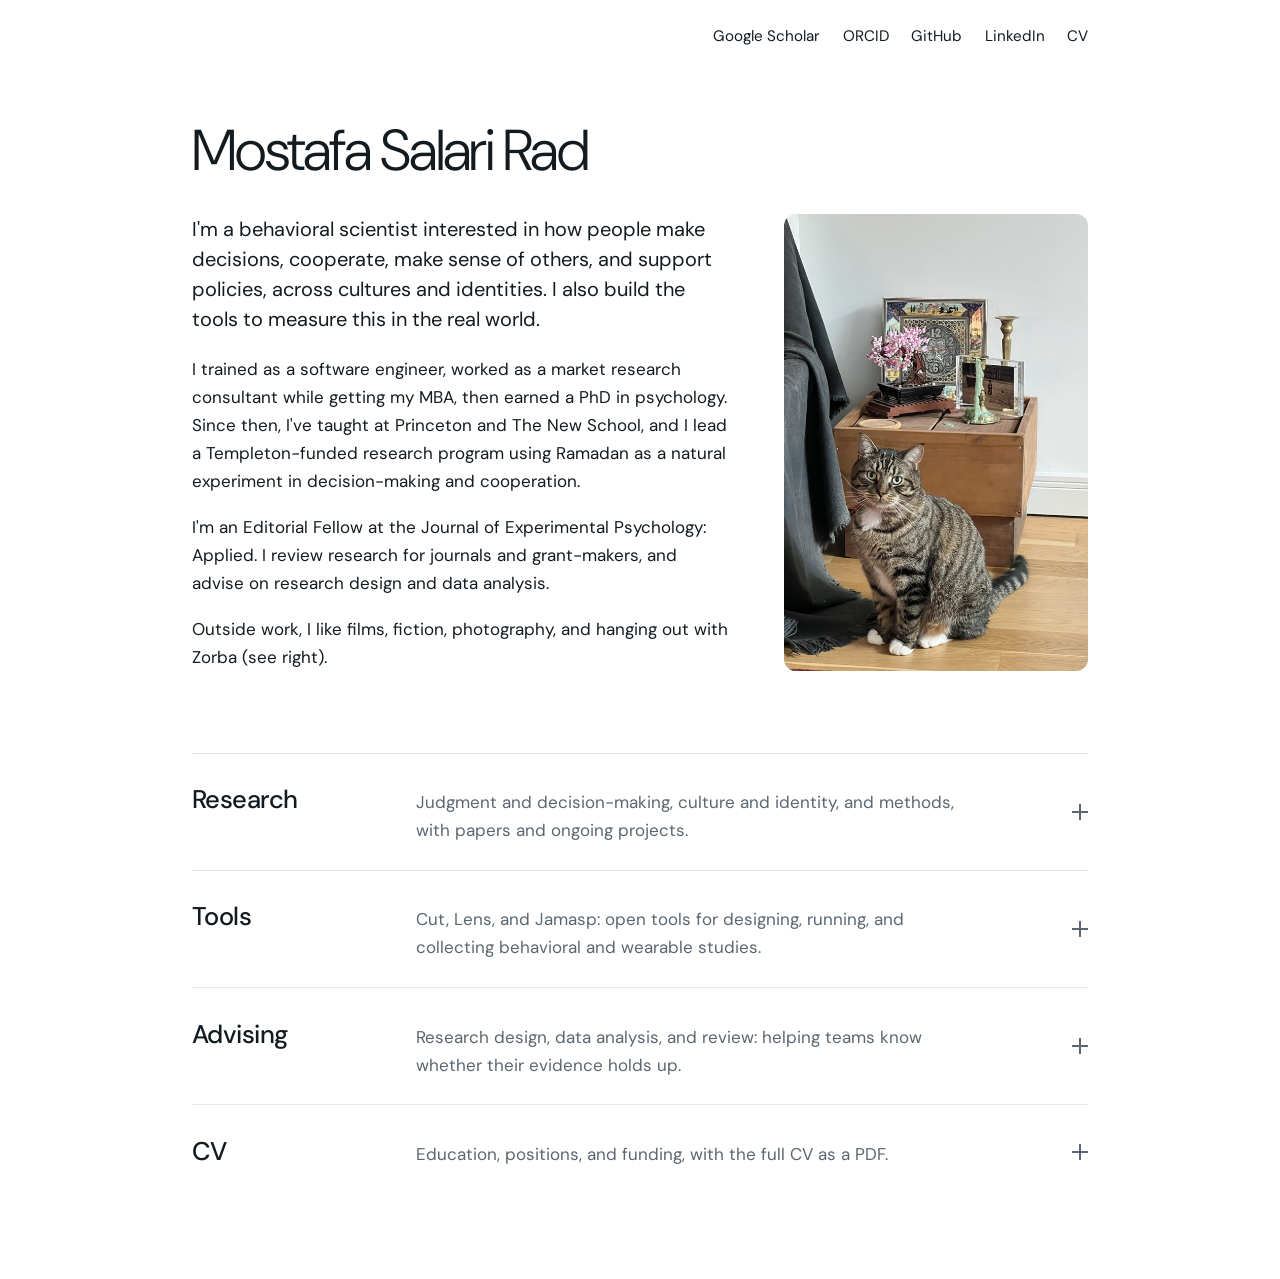
==== index.html @ 3bbf2ab8 "Menu CV link opens the PDF directly Co-Authored-By: Claude Opus 5.5 <noreply@anthropic.com> Claude-S" ====
<!doctype html>
<html lang="en">
<head>
<meta charset="utf-8">
<meta name="viewport" content="width=device-width, initial-scale=1, viewport-fit=cover">
<title>Mostafa Salari Rad</title>
<meta name="description" content="Behavioral scientist studying decision-making, self-regulation, cooperation, and social cognition across cultures, and building tools to measure them.">
<link rel="canonical" href="https://salarirad.github.io/">
<link rel="icon" href="favicon-32.png" type="image/png" sizes="32x32">
<link rel="apple-touch-icon" href="apple-touch-icon.png">
<meta name="theme-color" content="#ffffff">
<meta property="og:type" content="website">
<meta property="og:site_name" content="Mostafa Salari Rad">
<meta property="og:title" content="Mostafa Salari Rad">
<meta property="og:description" content="Behavioral scientist studying decision-making, self-regulation, cooperation, and social cognition across cultures, and building tools to measure them.">
<meta property="og:url" content="https://salarirad.github.io/">
<meta property="og:image" content="https://salarirad.github.io/images/og.png">
<meta property="og:image:width" content="1200">
<meta property="og:image:height" content="630">
<meta property="og:image:alt" content="Mostafa Salari Rad: behavioral scientist studying decision-making, self-regulation, cooperation, and social cognition across cultures.">
<meta name="twitter:card" content="summary_large_image">
<link rel="preconnect" href="https://fonts.googleapis.com">
<link rel="preconnect" href="https://fonts.gstatic.com" crossorigin>
<link rel="stylesheet" href="https://fonts.googleapis.com/css2?family=DM+Mono:wght@400;500&family=DM+Sans:ital,opsz,wght@0,9..40,300;0,9..40,400;0,9..40,500;0,9..40,700;1,9..40,400&display=swap">
<link rel="stylesheet" href="style.css">
</head>
<body>
<div class="wrap">

<header class="site-head">
  <nav aria-label="Profiles and CV">
    <a href="https://scholar.google.com/citations?user=LlGgZYEAAAAJ&amp;hl=en">Google Scholar</a>
    <a href="https://orcid.org/0000-0003-4591-8678">ORCID</a>
    <a href="https://github.com/cutsocial">GitHub</a>
    <a href="https://www.linkedin.com/in/mostafa-salari-rad-49074a20">LinkedIn</a>
    <a href="cv.pdf">CV</a>
  </nav>
</header>

<main>
  <section class="intro">
    <h1>Mostafa Salari Rad</h1>
    <div class="bio">
      <p class="lede">I'm a behavioral scientist interested in how people make decisions, cooperate, make sense of others, and support policies, across cultures and identities. I also build the tools to measure this in the real world.</p>
      <p>I trained as a software engineer, worked as a market research consultant while getting my MBA, then earned a PhD in psychology. Since then, I've taught at Princeton and The New School, and I lead a Templeton-funded research program using Ramadan as a natural experiment in decision-making and cooperation.</p>
      <p>I'm an Editorial Fellow at the Journal of Experimental Psychology: Applied. I review research for journals and grant-makers, and advise on research design and data analysis.</p>
      <p>Outside work, I like films, fiction, photography, and hanging out with Zorba (see <span class="on-wide">right</span><span class="on-narrow">below</span>).</p>
    </div>
    <figure class="zorba">
      <img src="images/zorba-600.jpg" srcset="images/zorba-600.jpg 600w, images/zorba-1200.jpg 1200w" sizes="(max-width: 720px) 18rem, 19rem" width="600" height="900" alt="Zorba, a brown tabby cat with white paws, sitting on a wooden floor in front of a wooden crate." decoding="async">
    </figure>
  </section>

  <section class="doors" aria-label="Sections">
    <details class="door" id="research">
      <summary>
        <h2>Research</h2>
        <p class="teaser">Judgment and decision-making, culture and identity, and methods, with papers and ongoing projects.</p>
        <p class="lede">My research moves from the self to society, in three areas: how people make decisions and pursue their goals; how they perceive and categorize others, and how everyday beliefs and practices, like folk theories and rituals, shape cooperation, relationships, and policy views; and the methods and tools that let us study this beyond the lab. Across all three, I ask how much of it is cultural.</p>
        <span class="mark" aria-hidden="true"></span>
      </summary>
      <div class="panel">

      <details class="pillar" id="judgment">
        <summary>
          <h3>Judgment and decision-making</h3>
          <span class="count">5 papers</span>
          <span class="mark" aria-hidden="true"></span>
        </summary>
        <ul class="papers">
          <li class="paper">
            <h4><a href="https://doi.org/10.1080/2153599X.2025.2487277">Self-deprivation and cognition in Ramadan: Could fasting practice improve inhibitory control?</a></h4>
            <p class="cite">Religion, Brain &amp; Behavior, 2025</p>
            <p class="why">Over the month, fasters improved more in inhibitory control than non-fasters, especially those high in trait self-control.</p>
          </li>
          <li class="paper">
            <h4><a href="https://doi.org/10.1016/j.cresp.2023.100152">From self-deprivation to cooperation: How Ramadan fasting influences risk-aversion and decisions in resource dilemmas</a></h4>
            <p class="cite">Current Research in Ecological and Social Psychology, 2023 · <a href="papers/rad-2023-ramadan-cooperation-cresp.pdf">PDF</a></p>
            <p class="why">Fasting was linked to more risk-averse and more cooperative choices in anonymous resource dilemmas.</p>
          </li>
          <li class="paper">
            <h4><a href="https://doi.org/10.1037/mot0000310">Ramadan fasting as a goal-pursuit: Why people fast, and how motives affect their experience</a></h4>
            <p class="cite">Motivation Science, 2023</p>
            <p class="why">Why people fast shapes how hard the fast feels.</p>
          </li>
          <li class="paper">
            <h4><a href="https://doi.org/10.1177/01461672211070385">Temporary self-deprivation can impair cognitive control: Evidence from the Ramadan fast</a></h4>
            <p class="cite">Personality and Social Psychology Bulletin, 2022. Rad et al.</p>
            <p class="why">Food reminders made Ramadan fasters slower and less accurate on an unrelated control task, so chosen deprivation still taxes attention.</p>
          </li>
          <li class="paper">
            <h4><a href="https://doi.org/10.1017/S0140525X1700108X">Loss of control is not necessary to induce behavioral consequences of deprivation: The case of religious fasting during Ramadan</a></h4>
            <p class="cite">Behavioral and Brain Sciences, 2017. With Ginges · <a href="papers/rad-ginges-2017-bbs-commentary.pdf">PDF</a></p>
            <p class="why">Self-imposed deprivation produces risk and loss aversion even when people are in control, which challenges scarcity-only accounts.</p>
          </li>
        </ul>
      </details>

      <details class="pillar" id="culture">
        <summary>
          <h3>Culture, identity, and politics</h3>
          <span class="count">7 papers</span>
          <span class="mark" aria-hidden="true"></span>
        </summary>
        <ul class="papers">
          <li class="paper">
            <h4><a href="https://doi.org/10.5964/jspp.16905">Misperceptions in protest affect and action among resident and diaspora activists: Online versus on-the-ground in the 2009–2012 Iranian post-election protests</a></h4>
            <p class="cite">Journal of Social and Political Psychology, 2026 · <a href="papers/rad-2026-protest-misperceptions-jspp.pdf">PDF</a></p>
            <p class="why">Resident and diaspora activists from Iran's 2009 protests experienced them similarly, yet each misread the other: diaspora members imagined protests felt worse on the ground, and residents saw diaspora activists as focused on mechanics rather than purpose.</p>
          </li>
          <li class="paper">
            <h4><a href="https://doi.org/10.1371/journal.pone.0226967">Folk theories of gender and anti-transgender attitudes: Gender differences and policy preferences</a></h4>
            <p class="cite">PLoS ONE, 2019. Rad et al. · <a href="papers/rad-2019-folk-theories-gender-plos-one.pdf">PDF</a></p>
            <p class="why">Beliefs about what makes someone a man or a woman predict anti-transgender attitudes and policy preferences, and these differ by gender.</p>
          </li>
          <li class="paper">
            <h4><a href="https://doi.org/10.1073/pnas.1721165115">Toward a psychology of Homo sapiens: Making psychological science more representative of the human population</a></h4>
            <p class="cite">PNAS, 2018. Rad et al. · <a href="papers/rad-2018-psychology-of-homo-sapiens-pnas.pdf">PDF</a></p>
            <p class="why">Nearly all research in a leading psychology journal relies on Western samples yet generalizes to all humans; we proposed concrete reporting fixes.</p>
          </li>
          <li class="paper">
            <h4><a href="https://doi.org/10.1038/s41562-018-0334-3">Folk theories of nationality and anti-immigrant attitudes</a></h4>
            <p class="cite">Nature Human Behaviour, 2018. With Ginges</p>
            <p class="why">How people think nationality is acquired, by birth or by belonging, predicts their attitudes toward immigrants.</p>
          </li>
          <li class="paper">
            <h4><a href="https://doi.org/10.1002/ejsp.2326">The role of retributive justice and the use of international criminal tribunals in post-conflict reconciliation</a></h4>
            <p class="cite">European Journal of Social Psychology, 2018. Li et al.</p>
            <p class="why">How support for international criminal tribunals and retributive justice relates to reconciliation after conflict.</p>
          </li>
          <li class="paper">
            <h4><a href="https://drive.google.com/file/d/1GqmUSwEQmfU14FwVYw8axXj2UMcpRIgB/view?usp=sharing">Private rituals, public in mind, and the shifting scope of religious prosociality: Evidence from Ramadan</a></h4>
            <p class="cite"><span class="status">Under review</span> · <a href="https://drive.google.com/file/d/1GqmUSwEQmfU14FwVYw8axXj2UMcpRIgB/view?usp=sharing">Preprint</a></p>
            <p class="why">Fasting itself didn't make people more generous; making it salient did, and group-identity cues made giving parochial.</p>
          </li>
          <li class="paper">
            <h4><a href="https://osf.io/preprints/psyarxiv/jfysp">Directional asymmetry in reasoning about national and religious identity is category-specific: Evidence from Palestine, Israel, and the United States</a></h4>
            <p class="cite"><span class="status">Preprint</span>. With Ginges · <a href="https://osf.io/preprints/psyarxiv/jfysp">PsyArXiv</a></p>
            <p class="why">How people in Palestine, Israel, and the US think religious and national identity is inherited, and what that predicts.</p>
          </li>
        </ul>
      </details>

      <details class="pillar" id="methods">
        <summary>
          <h3>Methods</h3>
          <span class="count">2 papers</span>
          <span class="mark" aria-hidden="true"></span>
        </summary>
        <ul class="papers">
          <li class="paper">
            <h4><a href="https://drive.google.com/file/d/1_G2iBVuH57f477fYBTbti4zwpX02dwOZ/view?usp=sharing">Collecting data from wearable-device owners via crowdsourcing platforms: Architecture and feasibility</a></h4>
            <p class="cite"><span class="status">Under review</span>. With Radmanesh · <a href="https://drive.google.com/file/d/1_G2iBVuH57f477fYBTbti4zwpX02dwOZ/view?usp=sharing">Preprint</a></p>
            <p class="why">Recruiting people who already own Fitbits through Prolific yielded high data completeness across heart rate, sleep, and activity over 65 days.</p>
          </li>
          <li class="paper">
            <h4><a href="https://doi.org/10.23668/psycharchives.22649">Introducing Cut: An online platform for conducting synchronous interactive experiments</a></h4>
            <p class="cite"><span class="status">Poster</span>, SJDM 2016. With Ansarinia and Ginges</p>
            <p class="why">Cut ran interactive games inside surveys; its case study had 800 ultimatum games played by voters around the 2016 election.</p>
          </li>
        </ul>
      </details>

      <details class="pillar" id="ramadan">
        <summary>
          <h3>Ramadan as a natural experiment</h3>
          <span class="count">Program</span>
          <span class="mark" aria-hidden="true"></span>
        </summary>
        <div class="program">
          <p>Each year, hundreds of millions of people fast from dawn to sunset for a month. I lead a research program that uses Ramadan to study self-regulation, cognition, and cooperation outside the lab, supported by a $499,887 grant from the Templeton World Charity Foundation.</p>
        <p class="meta"><a href="https://salarirad.github.io/ramadan-mind/">Explore the program and its studies</a>. <a href="https://www.templetonworldcharity.org/projects-resources/project-database/30295">Project page at the Templeton World Charity Foundation</a>. In the media: <a href="https://www.templetonworldcharity.org/blog/divine-secrets-of-the-ramadan-fast-with-dr-mostafa-salari-rad-podcast">Stories of Impact podcast</a>, 2025.</p>
        </div>
      </details>

      <p class="more">The full list is on <a href="https://scholar.google.com/citations?user=LlGgZYEAAAAJ&amp;hl=en">Google Scholar</a>.</p>
      </div>
    </details>
    <details class="door" id="tools">
      <summary>
        <h2>Tools</h2>
        <p class="teaser">Cut, Lens, and Jamasp: open tools for designing, running, and collecting behavioral and wearable studies.</p>
        <p class="lede">I build open tools that take behavioral research out of the lab: design and run studies in the browser, and collect real-world data from wearables.</p>
        <span class="mark" aria-hidden="true"></span>
      </summary>
      <div class="panel">
        <section class="tools" aria-label="Tools">
        <article class="tool">
          <div>
            <h3>Jamasp</h3>
            <p class="years">Current</p>
          </div>
          <div>
            <p>Recruits people who already own wearables and collects their heart rate, sleep, and activity data, from consent through to an analysis-ready database. It pulls data both retroactively and going forward, for whatever period a study needs, and now connects through the Google Health API, beyond Fitbit.</p>
            <p>Researchers can query their data in plain language through a built-in chat assistant powered by Gemini.</p>
            <p>In a 65-day pilot with 41 Fitbit owners recruited through Prolific, Jamasp kept data completeness high across all three streams.</p>
            <p class="links"><a href="https://jamasp.app">jamasp.app</a> <a href="https://github.com/cutsocial/jamasp-public">Code and data from the pilot</a></p>
          </div>
          <figure class="shot"><a href="images/tool-jamasp.jpg" aria-label="Open the full-size image"><img src="images/tool-jamasp.jpg" width="800" height="621" alt="The Jamasp researcher dashboard: participants, wear time, resting heart rate, sleep and steps, with charts of heart rate and steps by hour of day." loading="lazy" decoding="async"></a></figure>
        </article>

        <article class="tool">
          <div>
            <h3>Lens</h3>
            <p class="years">Co-creator, 2018–present</p>
          </div>
          <div>
            <p>Mix surveys with interactive tasks, from risk and inhibition to memory and economic games, in one study file that runs in any browser, in any language. Lens 2.0 also runs live multiplayer games, matching participants in real time inside a survey. Funded by The New School, APS, and the Templeton World Charity Foundation, and used across my Ramadan studies.</p>
            <p class="links"><a href="https://cut.social/demo.html">Try the tasks</a> <a href="https://lens.cut.social/#/builder">Study builder</a> <a href="https://github.com/cutsocial/lens">Source on GitHub</a></p>
          </div>
          <figure class="shot"><a href="images/tool-lens.jpg" aria-label="Open the full-size image"><img src="images/tool-lens.jpg" width="800" height="500" alt="Three Lens tasks on a phone: a Stroop trial, the balloon risk task, and an ultimatum game where tokens are split between players." loading="lazy" decoding="async"></a></figure>
        </article>

        <article class="tool">
          <div>
            <h3>Cut</h3>
            <p class="years">2014–2018, Lens's predecessor</p>
          </div>
          <div>
            <p>A full experiment platform with real-time multiplayer games: participants were matched live for ultimatum and dictator games, with configurable bots stepping in when no partner was available. It also included a visual study designer, Mechanical Turk management, and multilingual support. It ran our early Ramadan studies and a 2016 election study. Its live games now run in Lens.</p>
            <p class="links"><a href="https://cut.social/about.html">History on cut.social</a> <a href="https://doi.org/10.23668/psycharchives.22649">2016 SJDM poster</a></p>
          </div>
          <figure class="shot"><a href="images/tool-cut.jpg" aria-label="Open the full-size image"><img src="images/tool-cut.jpg" width="800" height="350" alt="Cut's ultimatum game: the participant and the other player each with a share of cupcakes, a scoreboard, and a Next Round button." loading="lazy" decoding="async"></a></figure>
        </article>
      </section>
      </div>
    </details>
    <details class="door" id="advising">
      <summary>
        <h2>Advising</h2>
        <p class="teaser">Research design, data analysis, and review: helping teams know whether their evidence holds up.</p>
        <p class="lede">I help teams design research and judge whether their evidence holds up, before they fund it, publish it, or act on it.</p>
        <span class="mark" aria-hidden="true"></span>
      </summary>
      <div class="panel">
        <section class="offers" aria-label="What I do">
        <div class="offer">
          <h3>Research design</h3>
          <p>Experiments, surveys, and measurement, including online and wearable studies.</p>
        </div>
        <div class="offer">
          <h3>Data analysis</h3>
          <p>Statistical modeling in R, SQL, and Python, from cleaning messy data to a clear answer.</p>
        </div>
        <div class="offer">
          <h3>Research review</h3>
          <p>Evaluating studies, proposals, and evidence claims, including internal studies, vendor reports, and A/B tests.</p>
        </div>
        <div class="offer">
          <h3>Workshops and training</h3>
          <p>Data literacy for non-researchers: reading data, spotting weak evidence, and asking the right questions. Also statistics, research methods, and decision-making for teams.</p>
        </div>
      </section>
      </div>
    </details>
    <details class="door" id="cv">
      <summary>
        <h2>CV</h2>
        <p class="teaser">Education, positions, and funding, with the full CV as a PDF.</p>
        <p class="lede">Education, positions, and funding at a glance. The full CV adds publications, talks, teaching, and service.</p>
        <span class="mark" aria-hidden="true"></span>
      </summary>
      <div class="panel">
        <p class="cv-download"><a href="cv.pdf">Download the full CV (PDF)</a></p>
        <section class="cv-group" aria-labelledby="cv-positions">
          <h3 id="cv-positions">Positions</h3>
          <ul>
            <li><span>Editorial Fellow, <cite>Journal of Experimental Psychology: Applied</cite></span><span class="when">2026–present</span></li>
            <li><span>Founder, Jamasp</span><span class="when">2024–present</span></li>
            <li><span>Principal Investigator, Templeton World Charity Foundation grant on the Ramadan fast</span><span class="when">2022–2026</span></li>
            <li><span>Research Fellow and Lecturer in Statistics, The New School for Social Research</span><span class="when">2021–2026</span></li>
            <li><span>Lecturer, Department of Psychology, Princeton University</span><span class="when">2020–2021</span></li>
            <li><span>Co-founder, Lens</span><span class="when">2018–present</span></li>
            <li><span>Postdoctoral Research Associate, Kahneman-Treisman Center for Behavioral Science &amp; Public Policy, Princeton University</span><span class="when">2017–2019</span></li>
            <li><span>Postdoctoral Fellow, Department of Psychology, The New School for Social Research</span><span class="when">2016–2017</span></li>
          </ul>
        </section>
        <section class="cv-group" aria-labelledby="cv-education">
          <h3 id="cv-education">Education</h3>
          <ul>
            <li><span>PhD in Cognitive, Social, and Developmental Psychology, The New School for Social Research</span><span class="when">2016</span></li>
            <li><span>MBA, Sharif University of Technology</span><span class="when">2010</span></li>
            <li><span>BSc in Computer Engineering, Amirkabir University of Technology (Tehran Polytechnic)</span><span class="when">2007</span></li>
          </ul>
        </section>
        <section class="cv-group" aria-labelledby="cv-funding">
          <h3 id="cv-funding">Funding</h3>
          <ul>
            <li><span>Understanding the Psychological, Behavioral, and Social Outcomes of the Ramadan Fast. Principal Investigator, Templeton World Charity Foundation ($499,887)</span><span class="when">2022–2026</span></li>
            <li><span>APS Fund for Teaching and Public Understanding of Psychological Science ($5,000)</span><span class="when">2017</span></li>
            <li><span>New Challenge Social Innovation Initiative, The New School ($5,000)</span><span class="when">2015</span></li>
          </ul>
        </section>
      </div>
    </details>
  </section>

</main>


</div>
<script>
// Open a section from a link (#research etc.) and keep the address bar in step with what's open.
(function () {
  function openId(id, scroll) {
    var d = document.getElementById(id);
    if (!d || d.tagName !== 'DETAILS') return;
    for (var x = d; x; x = x.parentElement && x.parentElement.closest('details')) x.open = true;
    if (scroll) d.scrollIntoView({ block: 'start' });
  }
  openId(location.hash.slice(1), true);
  window.addEventListener('hashchange', function () { openId(location.hash.slice(1), true); });
  document.querySelectorAll('.site-head a[href^="#"]').forEach(function (a) {
    a.addEventListener('click', function (e) {
      e.preventDefault();
      var id = a.getAttribute('href').slice(1);
      openId(id, true);
      history.replaceState(null, '', '#' + id);
    });
  });
  document.querySelectorAll('details.door').forEach(function (d) {
    d.addEventListener('toggle', function () {
      if (d.open) history.replaceState(null, '', '#' + d.id);
      else if (location.hash === '#' + d.id) history.replaceState(null, '', location.pathname);
    });
  });
})();
</script>
</body>
</html>
---- style.css ----
/* Style matched to Jamasp: DM Sans with DM Mono for small labels, plain white, one blue. */
:root {
  --paper: #ffffff;
  --ink: #131b20;
  --muted: #5b6670;
  --rule: #e5e8eb;
  --accent: #0a66c2;     /* Jamasp blue */
  --wash: #eef4fb;       /* pale blue surface for callouts and the photo frame */

  --display: "DM Sans", "Helvetica Neue", Arial, sans-serif;
  --body: "DM Sans", "Helvetica Neue", Arial, sans-serif;
  --mono: "DM Mono", ui-monospace, Menlo, Consolas, monospace;

  --step-0: 1.0625rem;
  --step-1: 1.25rem;
  --step-2: 1.6rem;
  --step-3: clamp(2.4rem, 6vw, 3.6rem);
  --measure: 38rem;
}
@media (prefers-color-scheme: dark) {
  :root:not([data-theme="light"]) {
    --paper: #0e1317; --ink: #e6ebee; --muted: #98a3ad; --rule: #26313a;
    --accent: #5ea8f5; --wash: #15202a; color-scheme: dark;
  }
}
:root[data-theme="dark"] {
  --paper: #0e1317; --ink: #e6ebee; --muted: #98a3ad; --rule: #26313a;
  --accent: #5ea8f5; --wash: #15202a; color-scheme: dark;
}

* { box-sizing: border-box; }
html { -webkit-text-size-adjust: 100%; }
body {
  margin: 0;
  background: var(--paper);
  color: var(--ink);
  font-family: var(--body);
  font-size: var(--step-0);
  line-height: 1.65;
  padding-inline: 20px;
}
.wrap { max-width: 56rem; margin: 0 auto; }
a { color: inherit; text-decoration-color: var(--accent); text-underline-offset: 0.18em; text-decoration-thickness: 1px; }
a:hover { color: var(--accent); }
a:focus-visible { outline: 2px solid var(--accent); outline-offset: 3px; border-radius: 2px; }

/* Header */
.site-head {
  display: flex; flex-wrap: wrap; align-items: baseline; justify-content: space-between;
  gap: 0.75rem 2rem; padding-block: 1.5rem 0;
  font-family: var(--display); font-size: 0.95rem;
}
.site-head .home { font-weight: 600; text-decoration: none; }
.site-head nav { margin-left: auto; display: flex; flex-wrap: wrap; gap: 0.4rem 1.4rem; }
.site-head nav a { text-decoration: none; color: var(--ink); }
.site-head nav a:hover, .site-head nav a[aria-current="page"] { color: var(--accent); }
.site-head nav a[aria-current="page"] { box-shadow: inset 0 -2px 0 var(--accent); }

/* Intro */
.intro {
  padding-block: 4.5rem 3rem;
  display: grid; grid-template-columns: minmax(0, 1fr) 19rem;
  column-gap: 3.5rem; align-items: stretch;
}
.intro h1 { grid-column: 1 / -1; }
/* Photo fills the bio's height: top meets the lede, bottom meets the last line. */
.zorba { position: relative; margin: 0 0 1.05em; min-height: 20rem; }
.zorba img {
  position: absolute; inset: 0; width: 100%; height: 100%;
  object-fit: cover; object-position: 50% 75%;
  background: var(--wash); border-radius: 12px;
}
h1 {
  font-family: var(--display); font-weight: 300; font-size: var(--step-3);
  line-height: 1.05; letter-spacing: -0.03em; margin: 0 0 2rem; text-wrap: balance;
}
.creds { font-family: var(--display); font-size: var(--step-1); color: var(--muted); margin: 0 0 2.2rem; letter-spacing: 0.01em; }
.bio { max-width: var(--measure); }
.bio p { margin: 0 0 1.05em; }
.bio .lede { font-size: var(--step-1); line-height: 1.5; }
.on-narrow { display: none; }


/* Doors: the page's main rows. Each opens in place. */
:root { interpolate-size: allow-keywords; }
.doors { border-top: 1px solid var(--rule); margin-block: 1rem 5rem; }
.door { border-bottom: 1px solid var(--rule); scroll-margin-top: 1rem; }
.door:last-child { border-bottom: 0; }
.door > summary {
  display: grid; grid-template-columns: 12rem minmax(0, 1fr) 1.5rem; gap: 0.5rem 2rem;
  align-items: baseline; padding-block: 1.6rem;
  text-decoration: none; color: var(--ink); cursor: pointer; list-style: none;
}
.door > summary::-webkit-details-marker { display: none; }
.door h2 {
  font-family: var(--display); font-weight: 500; font-size: var(--step-2);
  letter-spacing: -0.02em; margin: 0; transition: color 120ms ease;
}
.door .teaser { margin: 0; color: var(--muted); max-width: 34rem; }
.door > summary .lede { display: none; }
.door[open] > summary .teaser { display: none; }
.door[open] > summary .lede { display: block; margin: 0; font-size: 1.3rem; font-weight: 300; line-height: 1.5; max-width: var(--measure); color: var(--ink); }
.door > summary:hover h2,
.door > summary:focus-visible h2 { color: var(--accent); }
.door:hover { border-bottom-color: var(--accent); }
.door > summary:focus-visible { outline: 2px solid var(--accent); outline-offset: 4px; }

/* Plus that turns into a minus when the row is open. */
.mark { position: relative; justify-self: end; align-self: center; width: 1rem; height: 1rem; color: var(--muted); }
.mark::before, .mark::after {
  content: ""; position: absolute; left: 0; top: 50%; width: 100%; height: 2px;
  margin-top: -1px; background: currentColor; transition: transform 200ms ease;
}
.mark::after { transform: rotate(90deg); }
.door[open] > summary .mark::after, .pillar[open] > summary .mark::after { transform: rotate(0deg); }
.door > summary:hover .mark { color: var(--accent); }

.panel { padding-block: 0.4rem 1.25rem; }
.door::details-content {
  block-size: 0; overflow: hidden;
  transition: block-size 280ms ease, content-visibility 280ms allow-discrete;
}
.door[open]::details-content { block-size: auto; }
.pillar::details-content {
  block-size: 0; overflow: hidden;
  transition: block-size 240ms ease, content-visibility 240ms allow-discrete;
}
.pillar[open]::details-content { block-size: auto; }

/* CV row: grouped highlights, years flush right. */
.cv-download { font-family: var(--display); margin: 0 0 2rem; }
.cv-group {
  display: grid; grid-template-columns: 12rem minmax(0, 1fr); gap: 0.5rem 2rem;
  padding-block: 1.4rem; border-top: 1px solid var(--rule);
}
.cv-group h3 { font-family: var(--display); font-weight: 500; font-size: var(--step-1); margin: 0; }
.cv-group ul { list-style: none; margin: 0; padding: 0; min-width: 0; }
.cv-group li { display: flex; justify-content: space-between; gap: 1.5rem; padding-block: 0.3rem; }
.cv-group .when { font-family: var(--mono); font-size: 0.8rem; color: var(--muted); white-space: nowrap; padding-top: 0.15em; }
.cv-group cite { font-style: italic; }
@media (max-width: 720px) { .cv-group { grid-template-columns: minmax(0, 1fr); } }


@media (max-width: 720px) {
  .intro { padding-block: 2.5rem 2rem; grid-template-columns: minmax(0, 1fr); }
  .on-wide { display: none; }
  .on-narrow { display: inline; }
  .zorba { max-width: 18rem; min-height: 0; aspect-ratio: 4 / 5; margin-top: 0.5rem; }
  .site-head nav { gap: 0.4rem 0.9rem; }
  .door > summary { grid-template-columns: minmax(0, 1fr) 1.5rem; gap: 0.35rem 1rem; }
  .door .mark { grid-column: 2; grid-row: 1; }
  .door .teaser, .door .lede { grid-column: 1 / -1; grid-row: 2; }
  .door[open] > summary .lede { font-size: 1.15rem; }
}
@media (prefers-reduced-motion: reduce) { *, .door::details-content { transition: none !important; } }

/* Inner pages */
.page-intro { padding-block: 3.5rem 2.5rem; max-width: var(--measure); }
.page-intro h1 { margin-bottom: 1.25rem; }
.page-intro .lede { font-size: var(--step-1); line-height: 1.5; margin: 0; }

/* Research subsections: each opens in place, like the rows above them. */
.pillar { border-top: 1px solid var(--rule); max-width: 46rem; }
.pillar:last-of-type { border-bottom: 1px solid var(--rule); }
.pillar > summary {
  display: grid; grid-template-columns: minmax(0, 1fr) auto 1rem; gap: 1rem;
  align-items: baseline; padding-block: 1.1rem; cursor: pointer; list-style: none;
}
.pillar > summary::-webkit-details-marker { display: none; }
.pillar h3 {
  font-family: var(--display); font-weight: 500; font-size: var(--step-1);
  letter-spacing: -0.015em; margin: 0; transition: color 120ms ease;
}
.pillar .count { font-family: var(--mono); font-size: 0.8rem; color: var(--muted); }
.pillar .mark { width: 0.8rem; height: 0.8rem; }
.pillar > summary:hover h3, .pillar > summary:focus-visible h3,
.pillar > summary:hover .mark { color: var(--accent); }
.pillar > summary:focus-visible { outline: 2px solid var(--accent); outline-offset: 4px; }
.pillar .papers { padding-bottom: 1rem; }
.pillar .paper:first-child { border-top: 1px solid var(--rule); }
.pillar .paper:last-child { border-bottom: 0; }
.program { padding: 0 0 1.5rem; max-width: var(--measure); }
.program p { margin: 0 0 0.75rem; }
.program .meta { font-size: 0.95rem; color: var(--muted); margin: 0; }
.papers { list-style: none; margin: 0; padding: 0; }
.paper { padding-block: 1.3rem; border-bottom: 1px solid var(--rule); max-width: 46rem; }
.paper h4 { font-family: var(--display); font-weight: 500; font-size: 1.1rem; line-height: 1.35; margin: 0 0 0.3rem; text-wrap: balance; }
.paper h4 a { text-decoration: none; }
.paper h4 a:hover { text-decoration: underline; }
.paper .cite { font-family: var(--mono); font-size: 0.8rem; color: var(--accent); margin: 0 0 0.5rem; }
.paper .status { color: var(--accent); font-weight: 500; }
.paper .why { margin: 0; max-width: var(--measure); }
.more { font-family: var(--display); margin-block: 1.5rem 0; }

/* Tools: each tool is a row; the years column carries the lineage. */
.tools { border-top: 1px solid var(--rule); }
.tool {
  display: grid; grid-template-columns: 12rem minmax(0, 1fr) 15rem; gap: 0.5rem 2rem; align-items: start;
  padding-block: 1.8rem; border-bottom: 1px solid var(--rule);
}
.tool > div { min-width: 0; }
.tool h3 { font-family: var(--display); font-weight: 500; font-size: var(--step-1); letter-spacing: -0.015em; margin: 0; }
.tool .years { font-family: var(--mono); font-size: 0.8rem; color: var(--muted); margin: 0.2rem 0 0; }
.tool p { margin: 0 0 0.75rem; max-width: var(--measure); }
.tool .links { font-family: var(--display); font-size: 0.95rem; margin: 0; display: flex; flex-wrap: wrap; gap: 0.3rem 1.25rem; }
.tool .note { font-family: var(--display); font-size: 0.9rem; color: var(--muted); }
.tool:last-child { border-bottom: 0; }
.shot { margin: 0.35rem 0 0; }
.shot a { display: block; border-radius: 10px; }
.shot a:hover img { border-color: var(--accent); }
.shot img {
  display: block; width: 100%; height: auto; border-radius: 10px;
  border: 1px solid var(--rule); background: var(--wash);
}
@media (max-width: 900px) {
  .tool { grid-template-columns: 12rem minmax(0, 1fr); }
  .shot { grid-column: 2; max-width: 26rem; }
}
@media (max-width: 720px) {
  .tool { grid-template-columns: minmax(0, 1fr); }
  .shot { grid-column: auto; }
}

/* Advising */
.offers { display: grid; grid-template-columns: repeat(2, minmax(0, 1fr)); gap: 0 3rem; border-top: 1px solid var(--rule); }
.offer { padding-block: 1.5rem; border-bottom: 1px solid var(--rule); min-width: 0; }
.offer h3 { font-family: var(--display); font-weight: 500; font-size: var(--step-1); margin: 0 0 0.4rem; }
.offer p { margin: 0; }
.offer:nth-last-child(-n+2) { border-bottom: 0; }  /* no rule under the last row */
@media (max-width: 720px) {
  .offers { grid-template-columns: minmax(0, 1fr); }
  .offer:nth-last-child(2) { border-bottom: 1px solid var(--rule); }
}
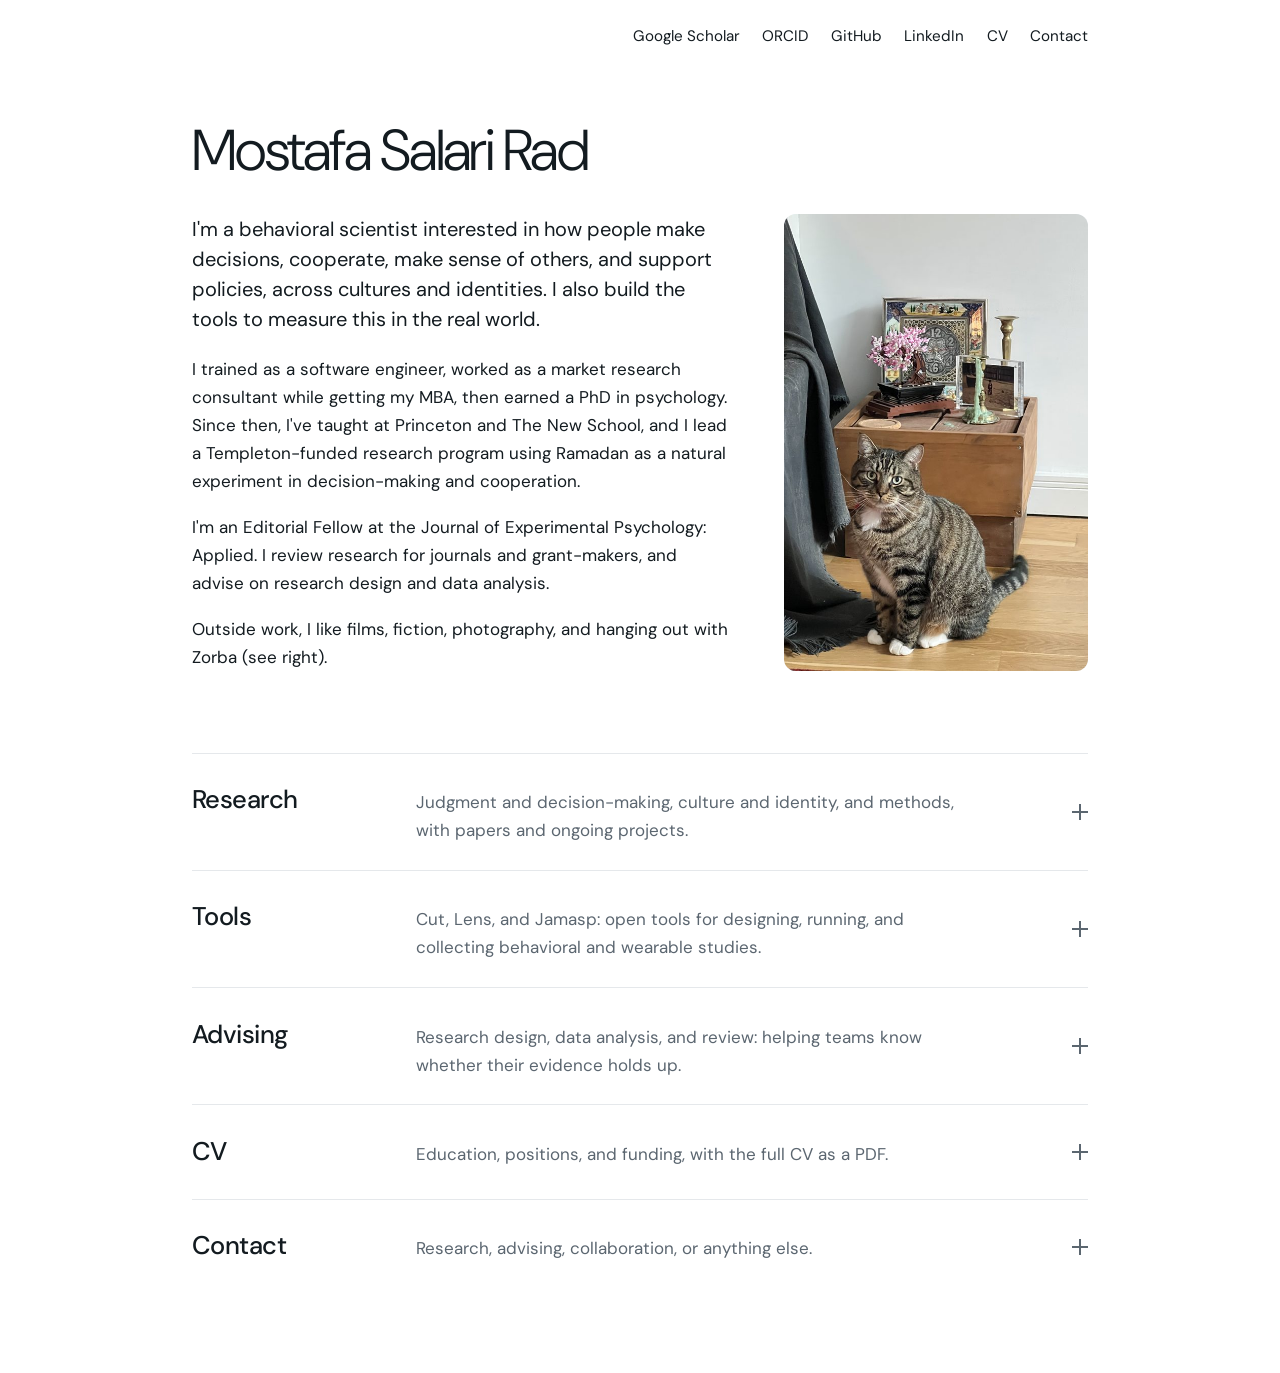
==== commit 990e6afe: "Add a Contact row with a Formspree form Name, email and message, sent in place with a status line; a" ====
--- a/index.html
+++ b/index.html
@@ -23,6 +23,47 @@
 <link rel="preconnect" href="https://fonts.gstatic.com" crossorigin>
 <link rel="stylesheet" href="https://fonts.googleapis.com/css2?family=DM+Mono:wght@400;500&family=DM+Sans:ital,opsz,wght@0,9..40,300;0,9..40,400;0,9..40,500;0,9..40,700;1,9..40,400&display=swap">
 <link rel="stylesheet" href="style.css">
+<script type="application/ld+json">
+{
+ "@context": "https://schema.org",
+ "@type": "Person",
+ "name": "Mostafa Salari Rad",
+ "givenName": "Mostafa Salari",
+ "familyName": "Rad",
+ "alternateName": ["M. S. Rad", "Mostafa S. Rad"],
+ "url": "https://salarirad.github.io/",
+ "jobTitle": "Behavioral scientist",
+ "description": "Behavioral scientist studying decision-making, self-regulation, cooperation, and social cognition across cultures, and building tools to measure them.",
+ "knowsAbout": [
+  "Judgment and decision-making",
+  "Self-regulation",
+  "Cross-cultural psychology",
+  "Social cognition",
+  "Research methods",
+  "Wearable data collection"
+ ],
+ "alumniOf": [
+  {
+   "@type": "CollegeOrUniversity",
+   "name": "The New School for Social Research"
+  },
+  {
+   "@type": "CollegeOrUniversity",
+   "name": "Sharif University of Technology"
+  },
+  {
+   "@type": "CollegeOrUniversity",
+   "name": "Amirkabir University of Technology"
+  }
+ ],
+ "sameAs": [
+  "https://scholar.google.com/citations?user=LlGgZYEAAAAJ",
+  "https://orcid.org/0000-0003-4591-8678",
+  "https://github.com/salarirad",
+  "https://www.linkedin.com/in/mostafa-salari-rad-49074a20"
+ ]
+}
+</script>
 </head>
 <body>
 <div class="wrap">
@@ -31,9 +72,10 @@
   <nav aria-label="Profiles and CV">
     <a href="https://scholar.google.com/citations?user=LlGgZYEAAAAJ&amp;hl=en">Google Scholar</a>
     <a href="https://orcid.org/0000-0003-4591-8678">ORCID</a>
-    <a href="https://github.com/cutsocial">GitHub</a>
+    <a href="https://github.com/salarirad">GitHub</a>
     <a href="https://www.linkedin.com/in/mostafa-salari-rad-49074a20">LinkedIn</a>
     <a href="cv.pdf">CV</a>
+    <a href="#contact">Contact</a>
   </nav>
 </header>
 
@@ -293,6 +335,35 @@
         </section>
       </div>
     </details>
+    <details class="door" id="contact">
+      <summary>
+        <h2>Contact</h2>
+        <p class="teaser">Research, advising, collaboration, or anything else.</p>
+        <p class="lede">Send a message here and I'll reply by email.</p>
+        <span class="mark" aria-hidden="true"></span>
+      </summary>
+      <div class="panel">
+        <form class="contact-form" action="https://formspree.io/f/FORM_ID" method="POST">
+          <div class="field">
+            <label for="cf-name">Name</label>
+            <input id="cf-name" name="name" type="text" autocomplete="name" required>
+          </div>
+          <div class="field">
+            <label for="cf-email">Email</label>
+            <input id="cf-email" name="email" type="email" autocomplete="email" required>
+          </div>
+          <div class="field field-wide">
+            <label for="cf-message">Message</label>
+            <textarea id="cf-message" name="message" rows="6" required></textarea>
+          </div>
+          <input type="text" name="_gotcha" class="trap" tabindex="-1" autocomplete="off" aria-hidden="true">
+          <div class="form-foot">
+            <button type="submit">Send message</button>
+            <p class="form-status" role="status" aria-live="polite"></p>
+          </div>
+        </form>
+      </div>
+    </details>
   </section>
 
 </main>
@@ -326,5 +397,26 @@
   });
 })();
 </script>
+<script>
+// Contact form: send to Formspree in place and show the result under the button.
+(function () {
+  var f = document.querySelector('.contact-form');
+  if (!f) return;
+  var status = f.querySelector('.form-status'), btn = f.querySelector('button');
+  f.addEventListener('submit', function (e) {
+    e.preventDefault();
+    btn.disabled = true; status.textContent = 'Sending…'; status.className = 'form-status';
+    fetch(f.action, { method: 'POST', body: new FormData(f), headers: { Accept: 'application/json' } })
+      .then(function (r) {
+        if (!r.ok) throw new Error();
+        f.reset(); status.textContent = 'Thanks, your message was sent.'; status.className = 'form-status ok';
+      })
+      .catch(function () {
+        status.textContent = 'Sorry, that didn\u2019t go through. Please try again, or reach me on LinkedIn.'; status.className = 'form-status err';
+      })
+      .then(function () { btn.disabled = false; });
+  });
+})();
+</script>
 </body>
 </html>
--- a/style.css
+++ b/style.css
@@ -153,6 +153,30 @@
   .door[open] > summary .lede { font-size: 1.15rem; }
 }
 @media (prefers-reduced-motion: reduce) { *, .door::details-content { transition: none !important; } }
+
+/* Contact form */
+.contact-form { display: grid; grid-template-columns: repeat(2, minmax(0, 1fr)); gap: 1rem 1.5rem; max-width: 40rem; padding-top: 0.5rem; }
+.field { display: flex; flex-direction: column; gap: 0.35rem; min-width: 0; }
+.field-wide, .form-foot { grid-column: 1 / -1; }
+.field label { font-family: var(--mono); font-size: 0.8rem; color: var(--muted); }
+.field input, .field textarea {
+  font: inherit; color: var(--ink); background: var(--paper);
+  border: 1px solid var(--rule); border-radius: 8px; padding: 0.6rem 0.75rem; width: 100%;
+}
+.field textarea { resize: vertical; min-height: 8rem; }
+.field input:focus, .field textarea:focus { outline: 2px solid var(--accent); outline-offset: 0; border-color: var(--accent); }
+.trap { position: absolute; left: -9999px; width: 1px; height: 1px; opacity: 0; }
+.form-foot { display: flex; flex-wrap: wrap; align-items: center; gap: 0.75rem 1.25rem; }
+.contact-form button {
+  font: inherit; font-weight: 500; color: #fff; background: var(--accent);
+  border: 0; border-radius: 8px; padding: 0.65rem 1.25rem; cursor: pointer;
+}
+.contact-form button:hover { filter: brightness(1.08); }
+.contact-form button:disabled { opacity: 0.6; cursor: default; }
+.form-status { margin: 0; font-size: 0.95rem; color: var(--muted); }
+.form-status.ok { color: var(--accent); }
+.form-status.err { color: #c0392b; }
+@media (max-width: 720px) { .contact-form { grid-template-columns: minmax(0, 1fr); } }
 
 /* Inner pages */
 .page-intro { padding-block: 3.5rem 2.5rem; max-width: var(--measure); }
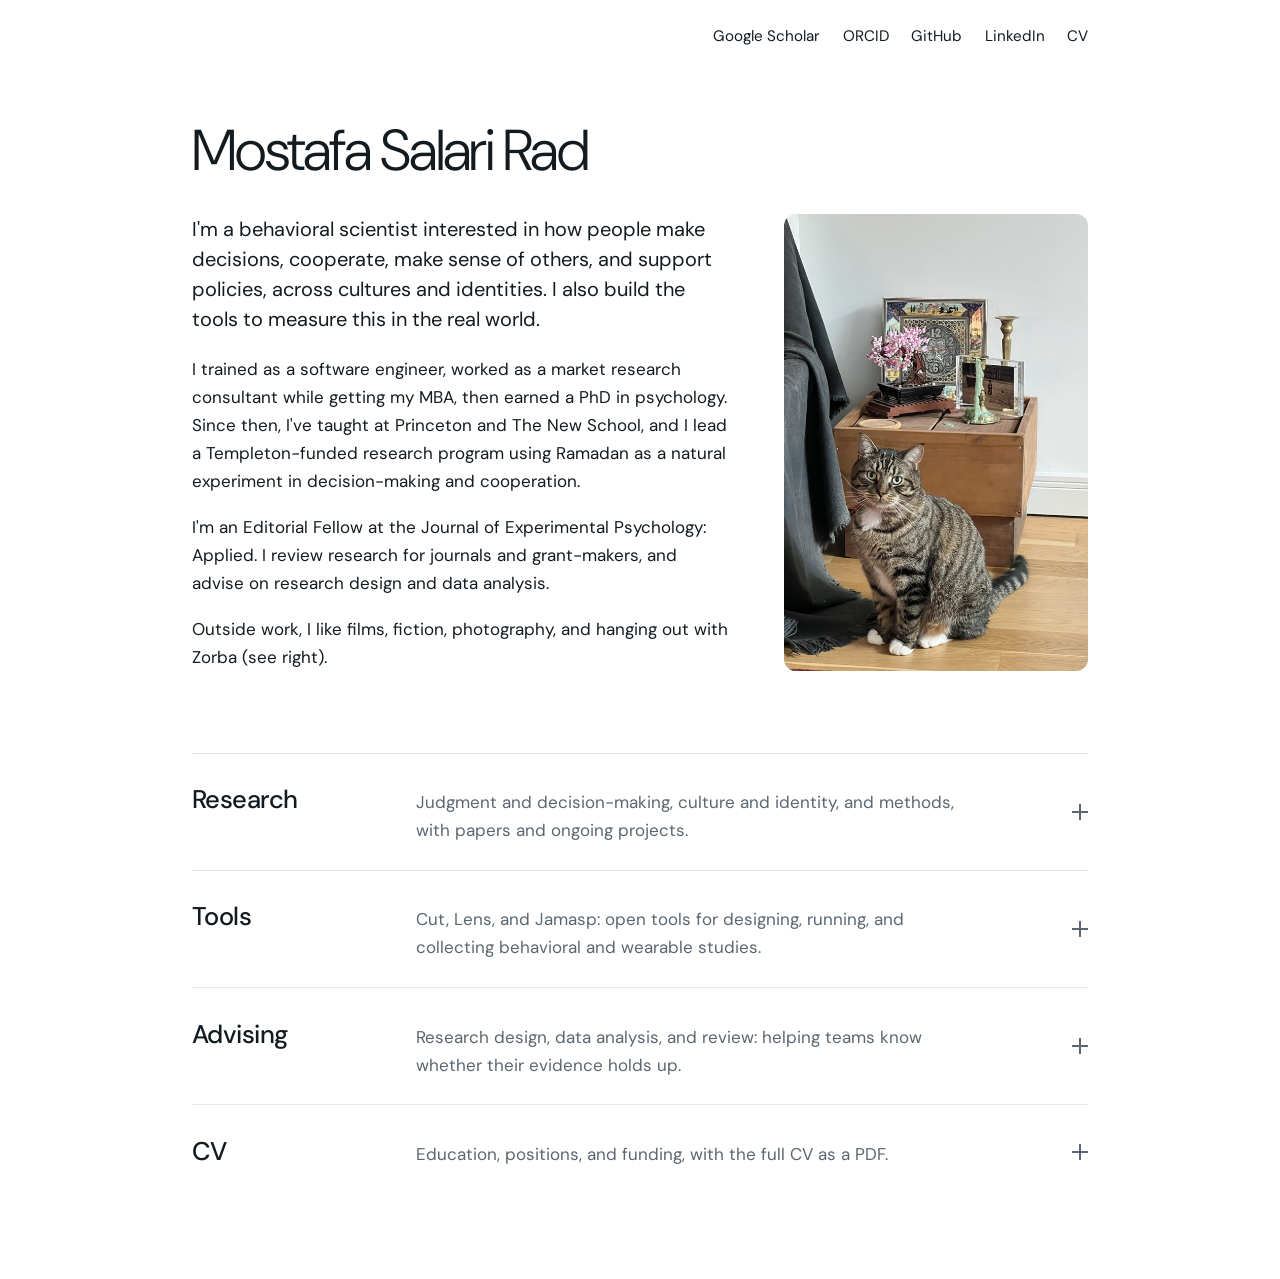
==== commit 7532d6e3: "Menu GitHub link goes to the personal profile github.com/salarirad instead of the CutSocial organiza" ====
--- a/index.html
+++ b/index.html
@@ -75,7 +75,6 @@
     <a href="https://github.com/salarirad">GitHub</a>
     <a href="https://www.linkedin.com/in/mostafa-salari-rad-49074a20">LinkedIn</a>
     <a href="cv.pdf">CV</a>
-    <a href="#contact">Contact</a>
   </nav>
 </header>
 
@@ -335,35 +334,6 @@
         </section>
       </div>
     </details>
-    <details class="door" id="contact">
-      <summary>
-        <h2>Contact</h2>
-        <p class="teaser">Research, advising, collaboration, or anything else.</p>
-        <p class="lede">Send a message here and I'll reply by email.</p>
-        <span class="mark" aria-hidden="true"></span>
-      </summary>
-      <div class="panel">
-        <form class="contact-form" action="https://formspree.io/f/FORM_ID" method="POST">
-          <div class="field">
-            <label for="cf-name">Name</label>
-            <input id="cf-name" name="name" type="text" autocomplete="name" required>
-          </div>
-          <div class="field">
-            <label for="cf-email">Email</label>
-            <input id="cf-email" name="email" type="email" autocomplete="email" required>
-          </div>
-          <div class="field field-wide">
-            <label for="cf-message">Message</label>
-            <textarea id="cf-message" name="message" rows="6" required></textarea>
-          </div>
-          <input type="text" name="_gotcha" class="trap" tabindex="-1" autocomplete="off" aria-hidden="true">
-          <div class="form-foot">
-            <button type="submit">Send message</button>
-            <p class="form-status" role="status" aria-live="polite"></p>
-          </div>
-        </form>
-      </div>
-    </details>
   </section>
 
 </main>
@@ -397,26 +367,5 @@
   });
 })();
 </script>
-<script>
-// Contact form: send to Formspree in place and show the result under the button.
-(function () {
-  var f = document.querySelector('.contact-form');
-  if (!f) return;
-  var status = f.querySelector('.form-status'), btn = f.querySelector('button');
-  f.addEventListener('submit', function (e) {
-    e.preventDefault();
-    btn.disabled = true; status.textContent = 'Sending…'; status.className = 'form-status';
-    fetch(f.action, { method: 'POST', body: new FormData(f), headers: { Accept: 'application/json' } })
-      .then(function (r) {
-        if (!r.ok) throw new Error();
-        f.reset(); status.textContent = 'Thanks, your message was sent.'; status.className = 'form-status ok';
-      })
-      .catch(function () {
-        status.textContent = 'Sorry, that didn\u2019t go through. Please try again, or reach me on LinkedIn.'; status.className = 'form-status err';
-      })
-      .then(function () { btn.disabled = false; });
-  });
-})();
-</script>
 </body>
 </html>
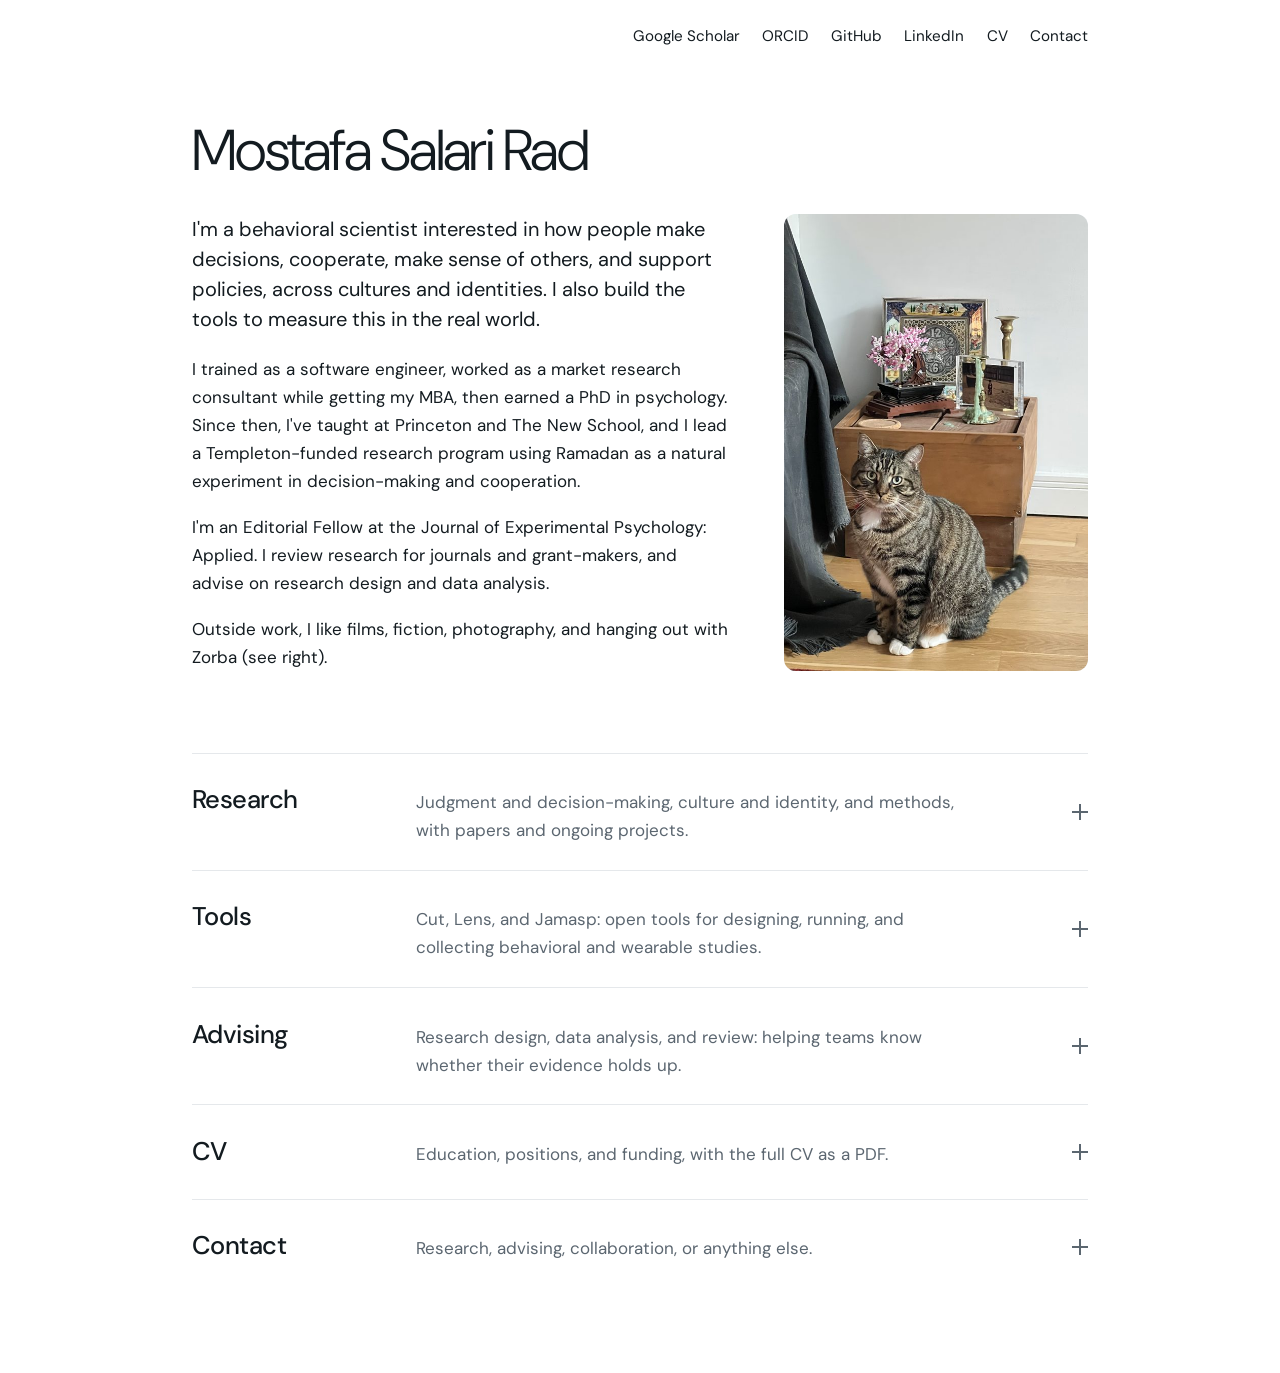
==== commit 35e6dd17: "Switch on the contact form and GoatCounter Form posts to Formspree form maeeaojo; GoatCounter counts" ====
--- a/index.html
+++ b/index.html
@@ -64,6 +64,7 @@
  ]
 }
 </script>
+<script data-goatcounter="https://salarirad.goatcounter.com/count" async src="https://gc.zgo.at/count.js"></script>
 </head>
 <body>
 <div class="wrap">
@@ -75,6 +76,7 @@
     <a href="https://github.com/salarirad">GitHub</a>
     <a href="https://www.linkedin.com/in/mostafa-salari-rad-49074a20">LinkedIn</a>
     <a href="cv.pdf">CV</a>
+    <a href="#contact">Contact</a>
   </nav>
 </header>
 
@@ -334,6 +336,35 @@
         </section>
       </div>
     </details>
+    <details class="door" id="contact">
+      <summary>
+        <h2>Contact</h2>
+        <p class="teaser">Research, advising, collaboration, or anything else.</p>
+        <p class="lede">Send a message here and I'll reply by email.</p>
+        <span class="mark" aria-hidden="true"></span>
+      </summary>
+      <div class="panel">
+        <form class="contact-form" action="https://formspree.io/f/maeeaojo" method="POST">
+          <div class="field">
+            <label for="cf-name">Name</label>
+            <input id="cf-name" name="name" type="text" autocomplete="name" required>
+          </div>
+          <div class="field">
+            <label for="cf-email">Email</label>
+            <input id="cf-email" name="email" type="email" autocomplete="email" required>
+          </div>
+          <div class="field field-wide">
+            <label for="cf-message">Message</label>
+            <textarea id="cf-message" name="message" rows="6" required></textarea>
+          </div>
+          <input type="text" name="_gotcha" class="trap" tabindex="-1" autocomplete="off" aria-hidden="true">
+          <div class="form-foot">
+            <button type="submit">Send message</button>
+            <p class="form-status" role="status" aria-live="polite"></p>
+          </div>
+        </form>
+      </div>
+    </details>
   </section>
 
 </main>
@@ -367,5 +398,26 @@
   });
 })();
 </script>
+<script>
+// Contact form: send to Formspree in place and show the result under the button.
+(function () {
+  var f = document.querySelector('.contact-form');
+  if (!f) return;
+  var status = f.querySelector('.form-status'), btn = f.querySelector('button');
+  f.addEventListener('submit', function (e) {
+    e.preventDefault();
+    btn.disabled = true; status.textContent = 'Sending…'; status.className = 'form-status';
+    fetch(f.action, { method: 'POST', body: new FormData(f), headers: { Accept: 'application/json' } })
+      .then(function (r) {
+        if (!r.ok) throw new Error();
+        f.reset(); status.textContent = 'Thanks, your message was sent.'; status.className = 'form-status ok';
+      })
+      .catch(function () {
+        status.textContent = 'Sorry, that didn\u2019t go through. Please try again, or reach me on LinkedIn.'; status.className = 'form-status err';
+      })
+      .then(function () { btn.disabled = false; });
+  });
+})();
+</script>
 </body>
 </html>
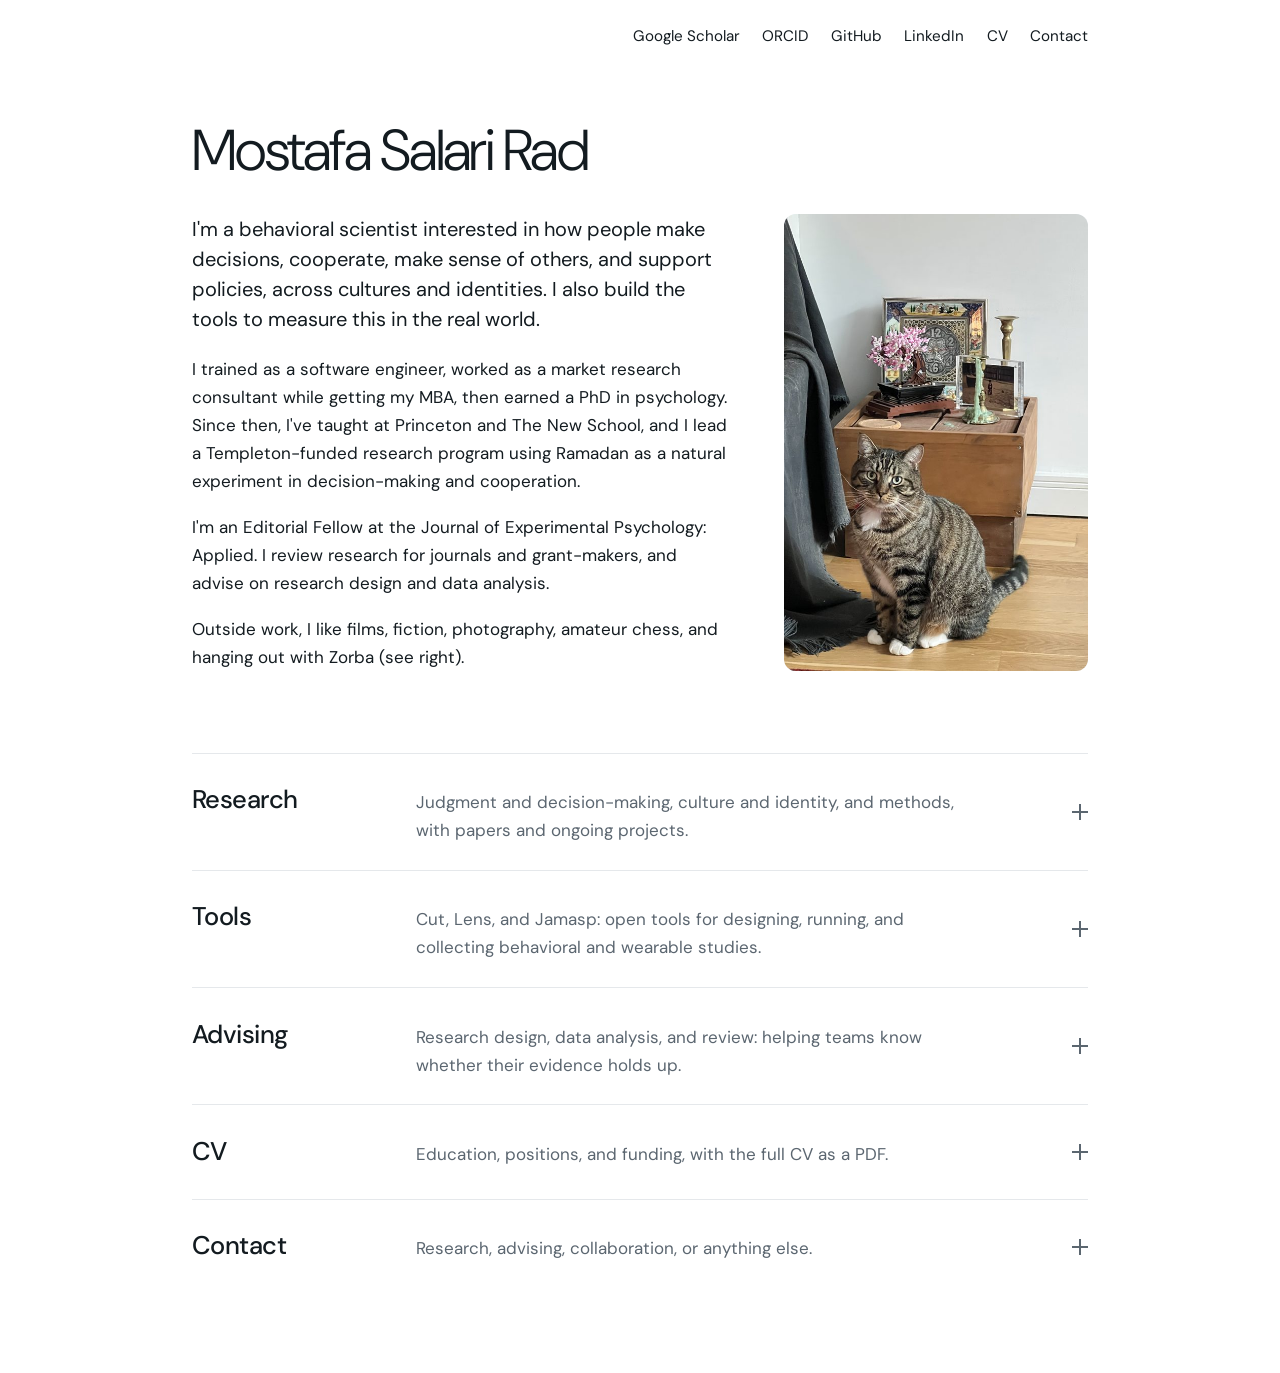
==== commit 2ad9c100: "Bio: add amateur chess Co-Authored-By: Claude Opus 5.5 <noreply@anthropic.com> Claude-Session: https" ====
--- a/index.html
+++ b/index.html
@@ -87,10 +87,10 @@
       <p class="lede">I'm a behavioral scientist interested in how people make decisions, cooperate, make sense of others, and support policies, across cultures and identities. I also build the tools to measure this in the real world.</p>
       <p>I trained as a software engineer, worked as a market research consultant while getting my MBA, then earned a PhD in psychology. Since then, I've taught at Princeton and The New School, and I lead a Templeton-funded research program using Ramadan as a natural experiment in decision-making and cooperation.</p>
       <p>I'm an Editorial Fellow at the Journal of Experimental Psychology: Applied. I review research for journals and grant-makers, and advise on research design and data analysis.</p>
-      <p>Outside work, I like films, fiction, photography, and hanging out with Zorba (see <span class="on-wide">right</span><span class="on-narrow">below</span>).</p>
+      <p>Outside work, I like films, fiction, photography, amateur chess, and hanging out with Zorba (see <span class="on-wide">right</span><span class="on-narrow">below</span>).</p>
     </div>
     <figure class="zorba">
-      <img src="images/zorba-600.jpg" srcset="images/zorba-600.jpg 600w, images/zorba-1200.jpg 1200w" sizes="(max-width: 720px) 18rem, 19rem" width="600" height="900" alt="Zorba, a brown tabby cat with white paws, sitting on a wooden floor in front of a wooden crate." decoding="async">
+      <img src="images/zorba-600.jpg" srcset="images/zorba-600.jpg 600w, images/zorba-1200.jpg 1200w" sizes="(max-width: 720px) min(100vw, 28rem), 19rem" width="600" height="900" alt="Zorba, a brown tabby cat with white paws, sitting on a wooden floor in front of a wooden crate." decoding="async">
     </figure>
   </section>
 
@@ -344,7 +344,7 @@
         <span class="mark" aria-hidden="true"></span>
       </summary>
       <div class="panel">
-        <form class="contact-form" action="https://formspree.io/f/maeeaojo" method="POST">
+        <form class="contact-form" action="https://formspree.io/f/xnppldzn" method="POST">
           <div class="field">
             <label for="cf-name">Name</label>
             <input id="cf-name" name="name" type="text" autocomplete="name" required>
--- a/style.css
+++ b/style.css
@@ -145,7 +145,9 @@
   .intro { padding-block: 2.5rem 2rem; grid-template-columns: minmax(0, 1fr); }
   .on-wide { display: none; }
   .on-narrow { display: inline; }
-  .zorba { max-width: 18rem; min-height: 0; aspect-ratio: 4 / 5; margin-top: 0.5rem; }
+  /* On phones the image sets its own height, so Safari never collapses the frame. */
+  .zorba { width: 100%; max-width: 28rem; min-height: 0; margin-top: 0.5rem; align-self: start; }
+  .zorba img { position: static; height: auto; aspect-ratio: 4 / 5; }
   .site-head nav { gap: 0.4rem 0.9rem; }
   .door > summary { grid-template-columns: minmax(0, 1fr) 1.5rem; gap: 0.35rem 1rem; }
   .door .mark { grid-column: 2; grid-row: 1; }
